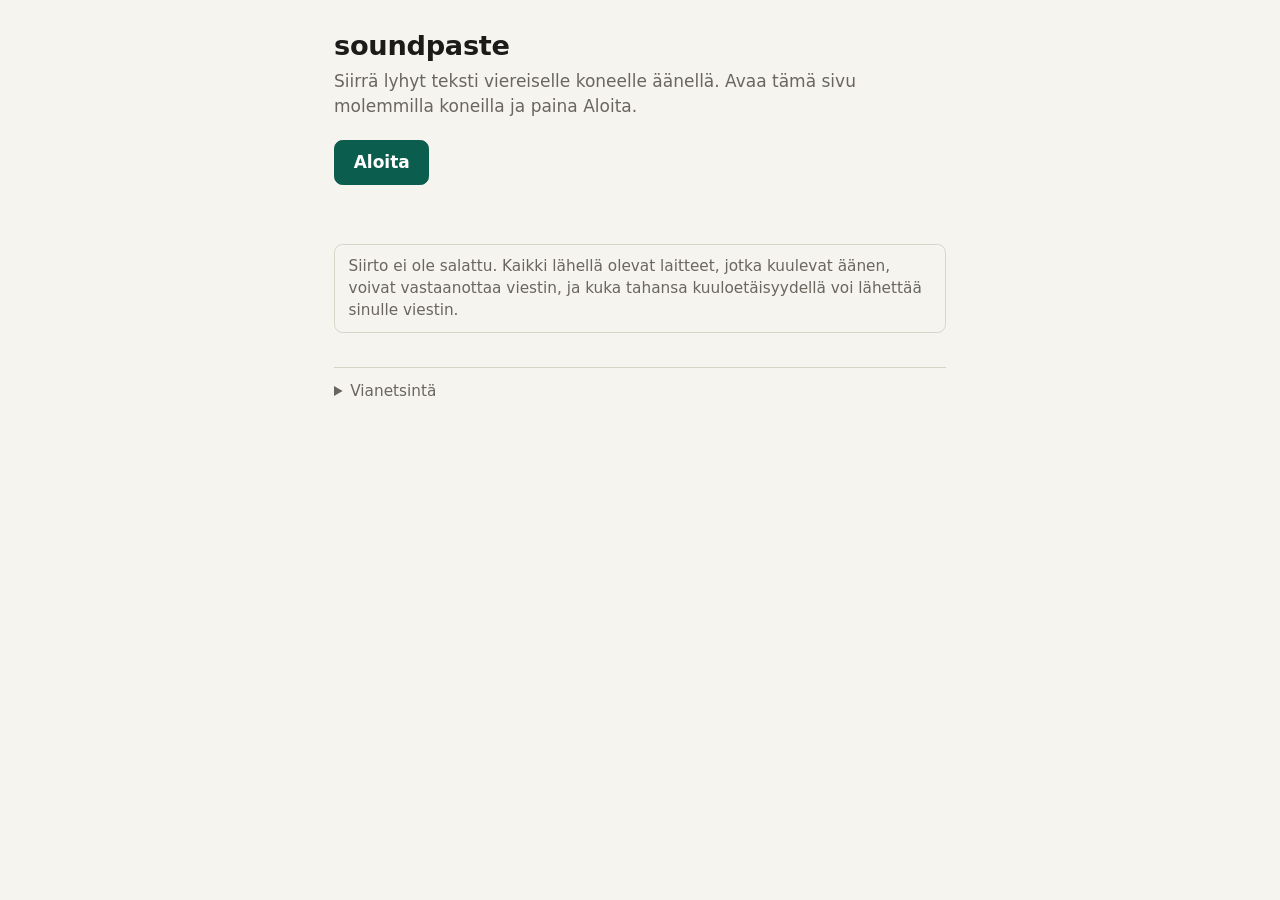
==== web/index.html @ 628a38a8 "Vaiheet 6-8: wasm-kääre, verkkosivu, kehityspalvelin, testiasema ja README Selainversio ilman wasm-b" ====
<!doctype html>
<html lang="fi">
<head>
<meta charset="utf-8">
<meta name="viewport" content="width=device-width, initial-scale=1">
<!-- Sivu ei ota yhteyttä mihinkään: kaikki ladataan samasta hakemistosta. -->
<meta http-equiv="Content-Security-Policy" content="default-src 'none'; script-src 'self' 'wasm-unsafe-eval'; style-src 'self'; connect-src 'self'; img-src 'self' data:; media-src 'self'; base-uri 'none'; form-action 'none'">
<meta name="referrer" content="no-referrer">
<title>soundpaste</title>
<link rel="stylesheet" href="./style.css">
</head>
<body>
<main>
  <header>
    <h1>soundpaste</h1>
    <p class="lead">Siirrä lyhyt teksti viereiselle koneelle äänellä. Avaa tämä sivu molemmilla koneilla ja paina Aloita.</p>
  </header>

  <section id="start-section" aria-labelledby="start-title">
    <h2 id="start-title" class="visually-hidden">Käyttöönotto</h2>
    <button id="start" class="primary" type="button">Aloita</button>
    <p id="start-status" class="status" role="status"></p>
  </section>

  <p id="hidden-warning" class="notice warning" hidden>Välilehti on taustalla. Vastaanotto jatkuu, mutta näkymä päivittyy hitaasti. Pidä välilehti näkyvissä siirron ajan.</p>

  <section id="meter-section" aria-labelledby="meter-title" hidden>
    <h2 id="meter-title">Mikrofoni</h2>
    <div class="meter" role="meter" aria-label="Mikrofonin signaalitaso" aria-valuemin="-80" aria-valuemax="0" aria-valuenow="-80" id="meter">
      <div class="meter-bar" id="meter-bar"></div>
      <div class="meter-peak" id="meter-peak"></div>
    </div>
    <p class="meter-text"><span id="meter-db">–</span> <span id="meter-hint"></span></p>
  </section>

  <section id="send-section" aria-labelledby="send-title" hidden>
    <h2 id="send-title">Lähetä</h2>
    <label for="text" class="visually-hidden">Lähetettävä teksti</label>
    <textarea id="text" rows="3" spellcheck="false" autocomplete="off" placeholder="Linkki, salasana tai muu lyhyt teksti"></textarea>
    <p class="row small">
      <span id="count">0 / 512 tavua</span>
      <span id="estimate"></span>
    </p>
    <p id="too-long" class="notice error" hidden></p>
    <p class="row">
      <button id="send" class="primary" type="button" disabled>Lähetä</button>
      <button id="cancel" type="button" hidden>Peruuta</button>
    </p>
    <p id="tx-status" class="status" role="status" aria-live="polite"></p>
    <p id="tx-advice" class="notice error" hidden></p>
  </section>

  <section id="receive-section" aria-labelledby="receive-title" hidden>
    <h2 id="receive-title">Vastaanotettu</h2>
    <p id="rx-status" class="status" role="status" aria-live="polite">Kuunnellaan…</p>
    <progress id="rx-progress" max="1" value="0" hidden></progress>
    <pre id="received" hidden></pre>
    <p class="row">
      <button id="copy" type="button" hidden>Kopioi</button>
      <span id="copy-status" class="small" role="status"></span>
    </p>
  </section>

  <p class="notice">Siirto ei ole salattu. Kaikki lähellä olevat laitteet, jotka kuulevat äänen, voivat vastaanottaa viestin, ja kuka tahansa kuuloetäisyydellä voi lähettää sinulle viestin.</p>

  <details id="debug">
    <summary>Vianetsintä</summary>
    <p id="stats" class="small"></p>
    <p class="row">
      <button id="download" type="button" disabled>Lataa mikrofoniäänite (WAV)</button>
      <button id="clear-log" type="button">Tyhjennä loki</button>
    </p>
    <p class="small">Äänitteessä on viimeiset 45 sekuntia mikrofonista. Se pysyy tällä koneella, ellei sitä itse lataa ja jaa.</p>
    <pre id="log" aria-label="Tapahtumaloki"></pre>
  </details>
</main>
<script src="./app.js"></script>
</body>
</html>
---- web/style.css ----
:root {
  --bg: #f6f4ef;
  --fg: #1c1b19;
  --muted: #6a665e;
  --line: #d9d4c8;
  --panel: #fffdf8;
  --accent: #0b5d4e;
  --accent-fg: #ffffff;
  --warn-bg: #fff3cd;
  --warn-fg: #5c4400;
  --err-bg: #fde2e0;
  --err-fg: #7a1410;
  --ok: #0b5d4e;
  --meter: #0b5d4e;
  --meter-hot: #b3261e;
}
@media (prefers-color-scheme: dark) {
  :root {
    --bg: #151614;
    --fg: #ecebe6;
    --muted: #a09c92;
    --line: #34352f;
    --panel: #1d1e1b;
    --accent: #6fd3bd;
    --accent-fg: #0c1a17;
    --warn-bg: #3d3310;
    --warn-fg: #f3dc8f;
    --err-bg: #47191a;
    --err-fg: #ffb4ab;
    --ok: #6fd3bd;
    --meter: #6fd3bd;
    --meter-hot: #ff8a80;
  }
}
* { box-sizing: border-box; }
html { font-size: 17px; }
body {
  margin: 0;
  background: var(--bg);
  color: var(--fg);
  font-family: system-ui, -apple-system, "Segoe UI", Roboto, sans-serif;
  line-height: 1.45;
}
main {
  max-width: 38rem;
  margin: 0 auto;
  padding: 1.5rem 1rem 4rem;
}
h1 { font-size: 1.6rem; margin: 0 0 0.25rem; letter-spacing: -0.01em; }
h2 { font-size: 0.8rem; text-transform: uppercase; letter-spacing: 0.08em; color: var(--muted); margin: 0 0 0.5rem; font-weight: 600; }
.lead { margin: 0 0 1.25rem; color: var(--muted); }
section { margin: 0 0 1.5rem; }
.visually-hidden { position: absolute; width: 1px; height: 1px; overflow: hidden; clip: rect(0 0 0 0); white-space: nowrap; }
[hidden] { display: none !important; }

button {
  font: inherit;
  padding: 0.55rem 1.1rem;
  border-radius: 0.5rem;
  border: 1px solid var(--line);
  background: var(--panel);
  color: var(--fg);
  cursor: pointer;
}
button.primary { background: var(--accent); border-color: var(--accent); color: var(--accent-fg); font-weight: 600; }
button:disabled { opacity: 0.45; cursor: not-allowed; }
button:focus-visible, textarea:focus-visible, summary:focus-visible { outline: 3px solid var(--accent); outline-offset: 2px; }

textarea {
  display: block;
  width: 100%;
  font: inherit;
  font-family: ui-monospace, SFMono-Regular, Menlo, Consolas, monospace;
  font-size: 0.95rem;
  padding: 0.6rem 0.7rem;
  border: 1px solid var(--line);
  border-radius: 0.5rem;
  background: var(--panel);
  color: var(--fg);
  resize: vertical;
}
.row { display: flex; flex-wrap: wrap; gap: 0.6rem; align-items: center; margin: 0.5rem 0; }
.small { font-size: 0.85rem; color: var(--muted); }
.row.small { justify-content: space-between; margin: 0.3rem 0 0.6rem; }
.status { margin: 0.5rem 0; min-height: 1.45em; }
.status.ok { color: var(--ok); font-weight: 600; }
.notice { padding: 0.6rem 0.8rem; border-radius: 0.5rem; border: 1px solid var(--line); font-size: 0.9rem; color: var(--muted); margin: 0.75rem 0; }
.notice.warning { background: var(--warn-bg); color: var(--warn-fg); border-color: transparent; }
.notice.error { background: var(--err-bg); color: var(--err-fg); border-color: transparent; }

.meter { position: relative; height: 0.9rem; background: var(--panel); border: 1px solid var(--line); border-radius: 0.45rem; overflow: hidden; }
.meter-bar { position: absolute; inset: 0 auto 0 0; width: 0%; background: var(--meter); transition: width 60ms linear; }
.meter-bar.hot { background: var(--meter-hot); }
.meter-peak { position: absolute; top: 0; bottom: 0; width: 2px; left: 0%; background: var(--fg); opacity: 0.6; }
.meter-text { margin: 0.35rem 0 0; font-size: 0.85rem; color: var(--muted); font-variant-numeric: tabular-nums; }

progress { display: block; width: 100%; height: 0.6rem; accent-color: var(--accent); }
pre {
  font-family: ui-monospace, SFMono-Regular, Menlo, Consolas, monospace;
  font-size: 0.9rem;
  white-space: pre-wrap;
  overflow-wrap: anywhere;
  margin: 0.5rem 0;
}
#received { padding: 0.7rem 0.8rem; background: var(--panel); border: 1px solid var(--line); border-radius: 0.5rem; }
details { margin-top: 2rem; border-top: 1px solid var(--line); padding-top: 0.75rem; }
summary { cursor: pointer; color: var(--muted); font-size: 0.9rem; }
#log { font-size: 0.75rem; max-height: 22rem; overflow: auto; color: var(--muted); }
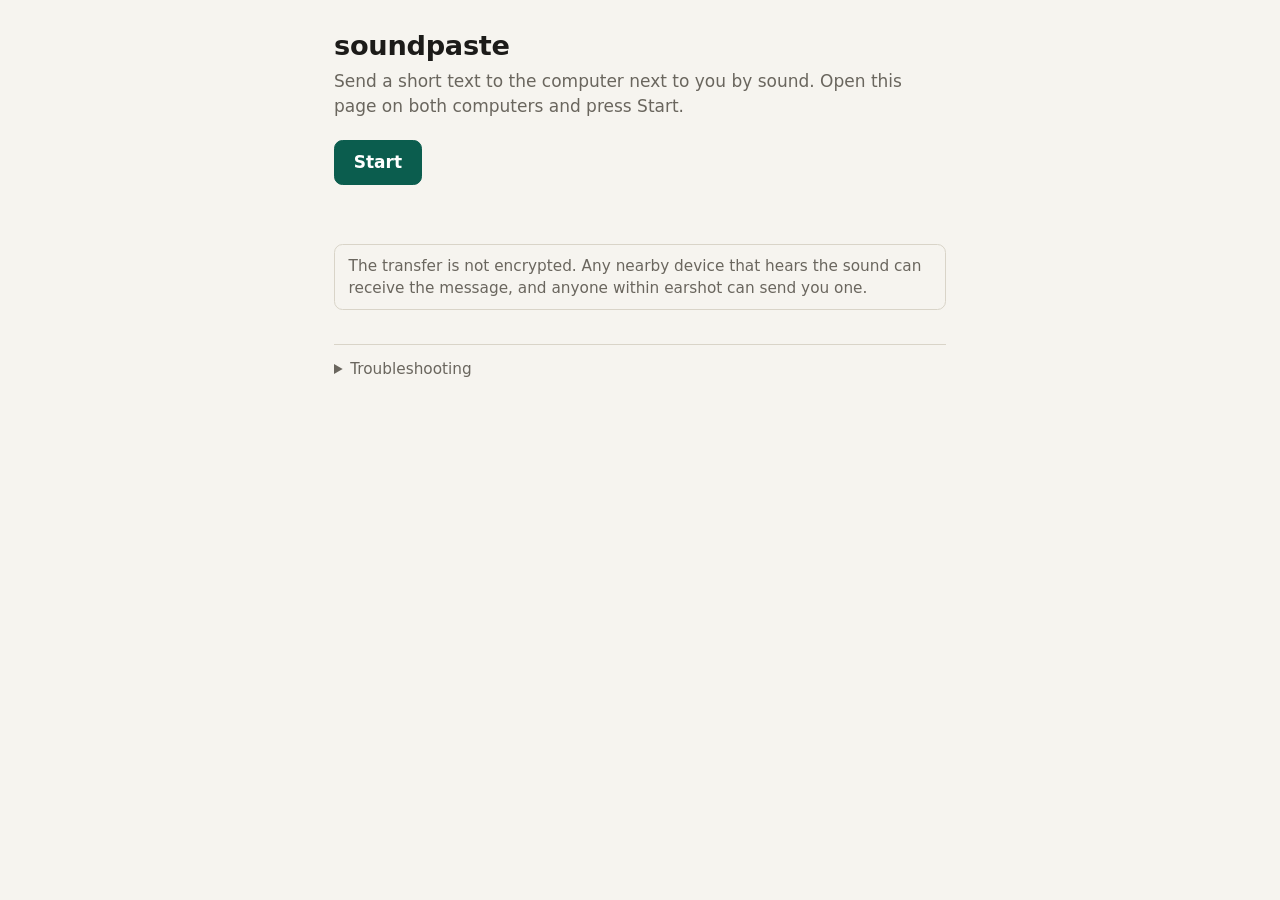
==== commit 9bbeccfc: "Translate the project to English Comments, CLI output, web UI and docs are now in English. Channel p" ====
--- a/web/index.html
+++ b/web/index.html
@@ -1,9 +1,9 @@
 <!doctype html>
-<html lang="fi">
+<html lang="en">
 <head>
 <meta charset="utf-8">
 <meta name="viewport" content="width=device-width, initial-scale=1">
-<!-- Sivu ei ota yhteyttä mihinkään: kaikki ladataan samasta hakemistosta. -->
+<!-- The page contacts nothing: everything is loaded from the same directory. -->
 <meta http-equiv="Content-Security-Policy" content="default-src 'none'; script-src 'self' 'wasm-unsafe-eval'; style-src 'self'; connect-src 'self'; img-src 'self' data:; media-src 'self'; base-uri 'none'; form-action 'none'">
 <meta name="referrer" content="no-referrer">
 <title>soundpaste</title>
@@ -13,20 +13,20 @@
 <main>
   <header>
     <h1>soundpaste</h1>
-    <p class="lead">Siirrä lyhyt teksti viereiselle koneelle äänellä. Avaa tämä sivu molemmilla koneilla ja paina Aloita.</p>
+    <p class="lead">Send a short text to the computer next to you by sound. Open this page on both computers and press Start.</p>
   </header>
 
   <section id="start-section" aria-labelledby="start-title">
-    <h2 id="start-title" class="visually-hidden">Käyttöönotto</h2>
-    <button id="start" class="primary" type="button">Aloita</button>
+    <h2 id="start-title" class="visually-hidden">Setup</h2>
+    <button id="start" class="primary" type="button">Start</button>
     <p id="start-status" class="status" role="status"></p>
   </section>
 
-  <p id="hidden-warning" class="notice warning" hidden>Välilehti on taustalla. Vastaanotto jatkuu, mutta näkymä päivittyy hitaasti. Pidä välilehti näkyvissä siirron ajan.</p>
+  <p id="hidden-warning" class="notice warning" hidden>This tab is in the background. Receiving continues, but the view updates slowly. Keep the tab visible during a transfer.</p>
 
   <section id="meter-section" aria-labelledby="meter-title" hidden>
-    <h2 id="meter-title">Mikrofoni</h2>
-    <div class="meter" role="meter" aria-label="Mikrofonin signaalitaso" aria-valuemin="-80" aria-valuemax="0" aria-valuenow="-80" id="meter">
+    <h2 id="meter-title">Microphone</h2>
+    <div class="meter" role="meter" aria-label="Microphone signal level" aria-valuemin="-80" aria-valuemax="0" aria-valuenow="-80" id="meter">
       <div class="meter-bar" id="meter-bar"></div>
       <div class="meter-peak" id="meter-peak"></div>
     </div>
@@ -34,44 +34,44 @@
   </section>
 
   <section id="send-section" aria-labelledby="send-title" hidden>
-    <h2 id="send-title">Lähetä</h2>
-    <label for="text" class="visually-hidden">Lähetettävä teksti</label>
-    <textarea id="text" rows="3" spellcheck="false" autocomplete="off" placeholder="Linkki, salasana tai muu lyhyt teksti"></textarea>
+    <h2 id="send-title">Send</h2>
+    <label for="text" class="visually-hidden">Text to send</label>
+    <textarea id="text" rows="3" spellcheck="false" autocomplete="off" placeholder="A link, a password or other short text"></textarea>
     <p class="row small">
-      <span id="count">0 / 512 tavua</span>
+      <span id="count">0 / 512 bytes</span>
       <span id="estimate"></span>
     </p>
     <p id="too-long" class="notice error" hidden></p>
     <p class="row">
-      <button id="send" class="primary" type="button" disabled>Lähetä</button>
-      <button id="cancel" type="button" hidden>Peruuta</button>
+      <button id="send" class="primary" type="button" disabled>Send</button>
+      <button id="cancel" type="button" hidden>Cancel</button>
     </p>
     <p id="tx-status" class="status" role="status" aria-live="polite"></p>
     <p id="tx-advice" class="notice error" hidden></p>
   </section>
 
   <section id="receive-section" aria-labelledby="receive-title" hidden>
-    <h2 id="receive-title">Vastaanotettu</h2>
-    <p id="rx-status" class="status" role="status" aria-live="polite">Kuunnellaan…</p>
+    <h2 id="receive-title">Received</h2>
+    <p id="rx-status" class="status" role="status" aria-live="polite">Listening…</p>
     <progress id="rx-progress" max="1" value="0" hidden></progress>
     <pre id="received" hidden></pre>
     <p class="row">
-      <button id="copy" type="button" hidden>Kopioi</button>
+      <button id="copy" type="button" hidden>Copy</button>
       <span id="copy-status" class="small" role="status"></span>
     </p>
   </section>
 
-  <p class="notice">Siirto ei ole salattu. Kaikki lähellä olevat laitteet, jotka kuulevat äänen, voivat vastaanottaa viestin, ja kuka tahansa kuuloetäisyydellä voi lähettää sinulle viestin.</p>
+  <p class="notice">The transfer is not encrypted. Any nearby device that hears the sound can receive the message, and anyone within earshot can send you one.</p>
 
   <details id="debug">
-    <summary>Vianetsintä</summary>
+    <summary>Troubleshooting</summary>
     <p id="stats" class="small"></p>
     <p class="row">
-      <button id="download" type="button" disabled>Lataa mikrofoniäänite (WAV)</button>
-      <button id="clear-log" type="button">Tyhjennä loki</button>
+      <button id="download" type="button" disabled>Download microphone recording (WAV)</button>
+      <button id="clear-log" type="button">Clear log</button>
     </p>
-    <p class="small">Äänitteessä on viimeiset 45 sekuntia mikrofonista. Se pysyy tällä koneella, ellei sitä itse lataa ja jaa.</p>
-    <pre id="log" aria-label="Tapahtumaloki"></pre>
+    <p class="small">The recording holds the last 45 seconds from the microphone. It stays on this computer unless you download and share it yourself.</p>
+    <pre id="log" aria-label="Event log"></pre>
   </details>
 </main>
 <script src="./app.js"></script>
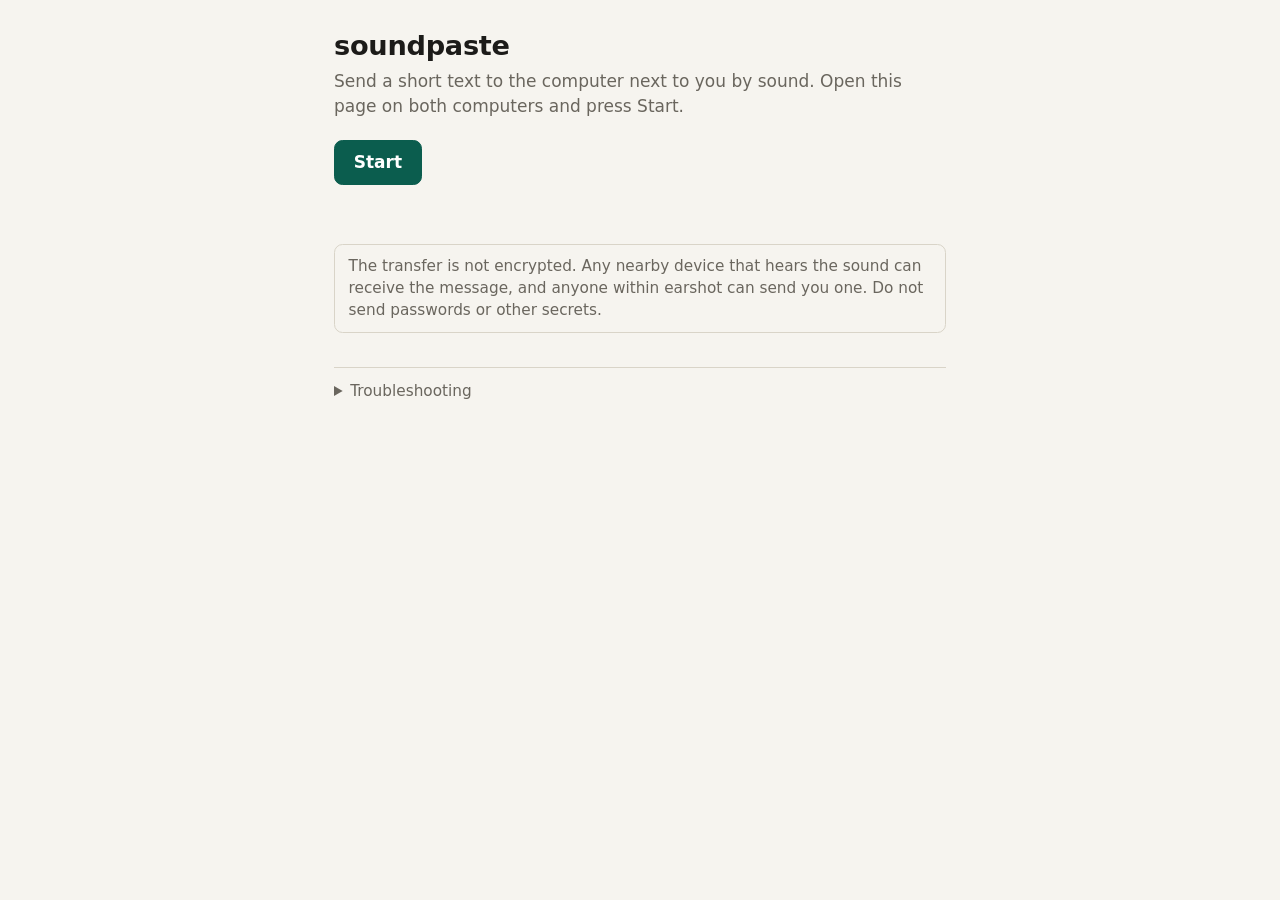
==== commit b5583873: "Do not suggest sending passwords: the transfer is not encrypted Co-Authored-By: Claude Fable 5.2 <no" ====
--- a/web/index.html
+++ b/web/index.html
@@ -36,7 +36,7 @@
   <section id="send-section" aria-labelledby="send-title" hidden>
     <h2 id="send-title">Send</h2>
     <label for="text" class="visually-hidden">Text to send</label>
-    <textarea id="text" rows="3" spellcheck="false" autocomplete="off" placeholder="A link, a password or other short text"></textarea>
+    <textarea id="text" rows="3" spellcheck="false" autocomplete="off" placeholder="A link, a note or other short text"></textarea>
     <p class="row small">
       <span id="count">0 / 512 bytes</span>
       <span id="estimate"></span>
@@ -61,7 +61,7 @@
     </p>
   </section>
 
-  <p class="notice">The transfer is not encrypted. Any nearby device that hears the sound can receive the message, and anyone within earshot can send you one.</p>
+  <p class="notice">The transfer is not encrypted. Any nearby device that hears the sound can receive the message, and anyone within earshot can send you one. Do not send passwords or other secrets.</p>
 
   <details id="debug">
     <summary>Troubleshooting</summary>
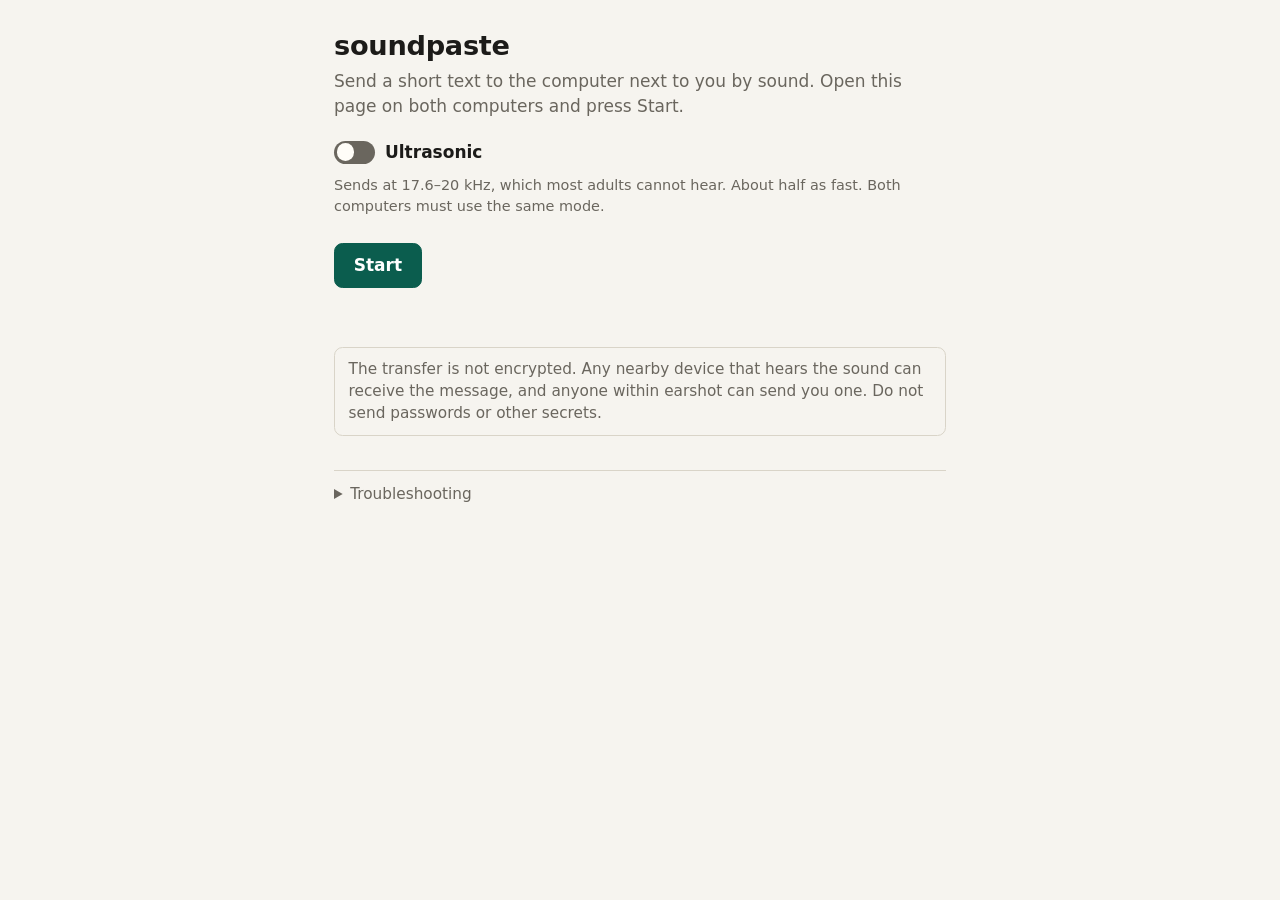
==== commit a9430c7d: "Ultrasonic mode (17.6-20 kHz) with a switch on the page New MFSK preset v1-us: the v1 waveform on 17" ====
--- a/web/index.html
+++ b/web/index.html
@@ -15,6 +15,15 @@
     <h1>soundpaste</h1>
     <p class="lead">Send a short text to the computer next to you by sound. Open this page on both computers and press Start.</p>
   </header>
+
+  <section id="mode-section" aria-labelledby="mode-title">
+    <h2 id="mode-title" class="visually-hidden">Mode</h2>
+    <label class="switch">
+      <input type="checkbox" id="ultrasonic" role="switch" aria-describedby="mode-hint">
+      <span>Ultrasonic</span>
+    </label>
+    <p id="mode-hint" class="small">Sends at 17.6–20 kHz, which most adults cannot hear. About half as fast. Both computers must use the same mode.</p>
+  </section>
 
   <section id="start-section" aria-labelledby="start-title">
     <h2 id="start-title" class="visually-hidden">Setup</h2>
--- a/web/style.css
+++ b/web/style.css
@@ -88,6 +88,36 @@
 .notice.warning { background: var(--warn-bg); color: var(--warn-fg); border-color: transparent; }
 .notice.error { background: var(--err-bg); color: var(--err-fg); border-color: transparent; }
 
+.switch { display: inline-flex; align-items: center; gap: 0.6rem; cursor: pointer; font-weight: 600; }
+.switch input {
+  appearance: none;
+  flex: none;
+  position: relative;
+  width: 2.4rem;
+  height: 1.35rem;
+  margin: 0;
+  border-radius: 1rem;
+  background: var(--muted);
+  cursor: pointer;
+  transition: background 120ms;
+}
+.switch input::after {
+  content: "";
+  position: absolute;
+  top: 0.15rem;
+  left: 0.15rem;
+  width: 1.05rem;
+  height: 1.05rem;
+  border-radius: 50%;
+  background: var(--panel);
+  transition: transform 120ms;
+}
+.switch input:checked { background: var(--accent); }
+.switch input:checked::after { transform: translateX(1.05rem); }
+.switch input:disabled { opacity: 0.45; cursor: not-allowed; }
+.switch input:focus-visible { outline: 3px solid var(--accent); outline-offset: 2px; }
+#mode-hint { margin: 0.3rem 0 0; }
+
 .meter { position: relative; height: 0.9rem; background: var(--panel); border: 1px solid var(--line); border-radius: 0.45rem; overflow: hidden; }
 .meter-bar { position: absolute; inset: 0 auto 0 0; width: 0%; background: var(--meter); transition: width 60ms linear; }
 .meter-bar.hot { background: var(--meter-hot); }
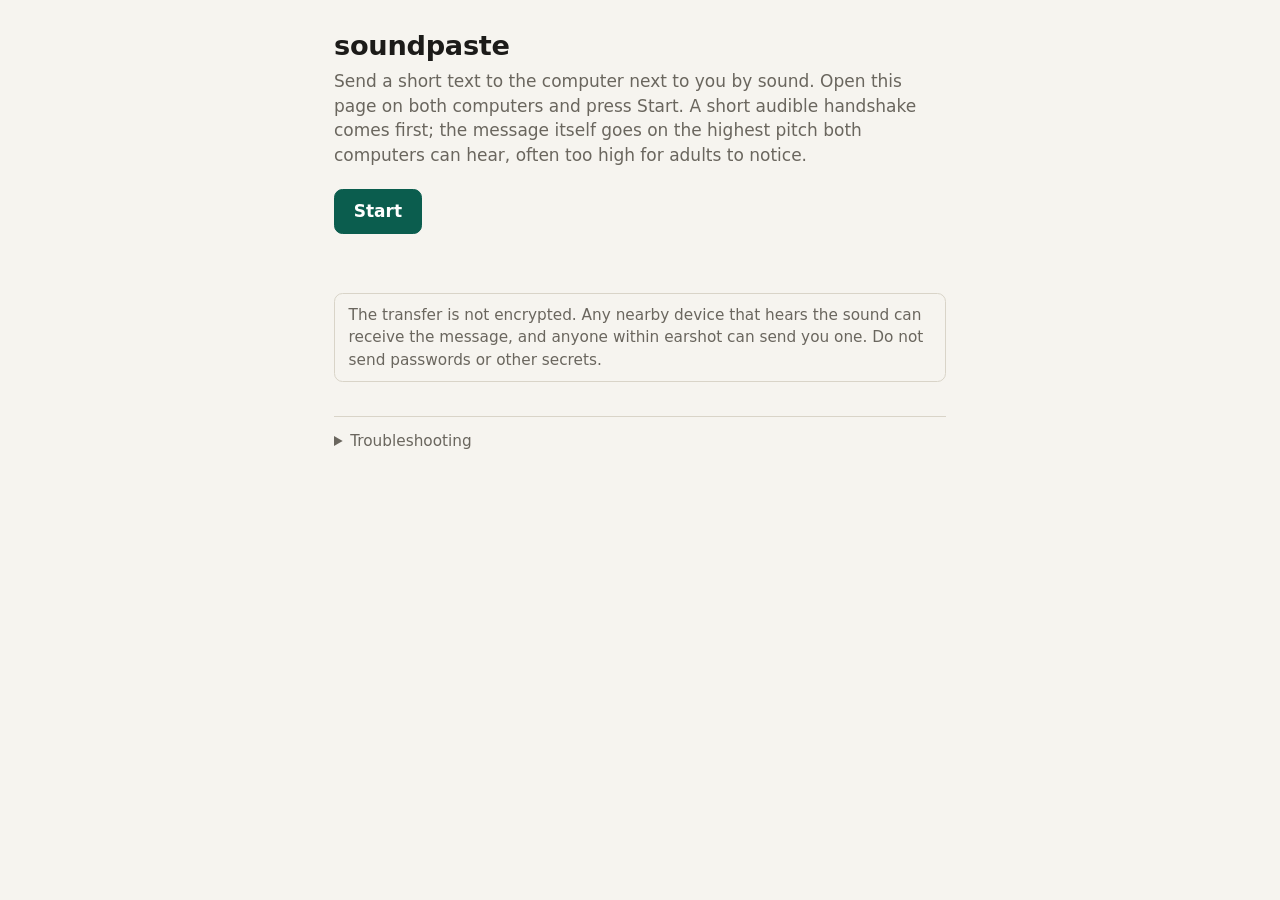
==== commit a1e99df8: "Band ladder: negotiate in the normal band, send on the highest band that works Every station listens" ====
--- a/web/index.html
+++ b/web/index.html
@@ -13,17 +13,8 @@
 <main>
   <header>
     <h1>soundpaste</h1>
-    <p class="lead">Send a short text to the computer next to you by sound. Open this page on both computers and press Start.</p>
+    <p class="lead">Send a short text to the computer next to you by sound. Open this page on both computers and press Start. A short audible handshake comes first; the message itself goes on the highest pitch both computers can hear, often too high for adults to notice.</p>
   </header>
-
-  <section id="mode-section" aria-labelledby="mode-title">
-    <h2 id="mode-title" class="visually-hidden">Mode</h2>
-    <label class="switch">
-      <input type="checkbox" id="ultrasonic" role="switch" aria-describedby="mode-hint">
-      <span>Ultrasonic</span>
-    </label>
-    <p id="mode-hint" class="small">Sends at 17.6–20 kHz, which most adults cannot hear. About half as fast. Both computers must use the same mode.</p>
-  </section>
 
   <section id="start-section" aria-labelledby="start-title">
     <h2 id="start-title" class="visually-hidden">Setup</h2>
--- a/web/style.css
+++ b/web/style.css
@@ -88,36 +88,6 @@
 .notice.warning { background: var(--warn-bg); color: var(--warn-fg); border-color: transparent; }
 .notice.error { background: var(--err-bg); color: var(--err-fg); border-color: transparent; }
 
-.switch { display: inline-flex; align-items: center; gap: 0.6rem; cursor: pointer; font-weight: 600; }
-.switch input {
-  appearance: none;
-  flex: none;
-  position: relative;
-  width: 2.4rem;
-  height: 1.35rem;
-  margin: 0;
-  border-radius: 1rem;
-  background: var(--muted);
-  cursor: pointer;
-  transition: background 120ms;
-}
-.switch input::after {
-  content: "";
-  position: absolute;
-  top: 0.15rem;
-  left: 0.15rem;
-  width: 1.05rem;
-  height: 1.05rem;
-  border-radius: 50%;
-  background: var(--panel);
-  transition: transform 120ms;
-}
-.switch input:checked { background: var(--accent); }
-.switch input:checked::after { transform: translateX(1.05rem); }
-.switch input:disabled { opacity: 0.45; cursor: not-allowed; }
-.switch input:focus-visible { outline: 3px solid var(--accent); outline-offset: 2px; }
-#mode-hint { margin: 0.3rem 0 0; }
-
 .meter { position: relative; height: 0.9rem; background: var(--panel); border: 1px solid var(--line); border-radius: 0.45rem; overflow: hidden; }
 .meter-bar { position: absolute; inset: 0 auto 0 0; width: 0%; background: var(--meter); transition: width 60ms linear; }
 .meter-bar.hot { background: var(--meter-hot); }
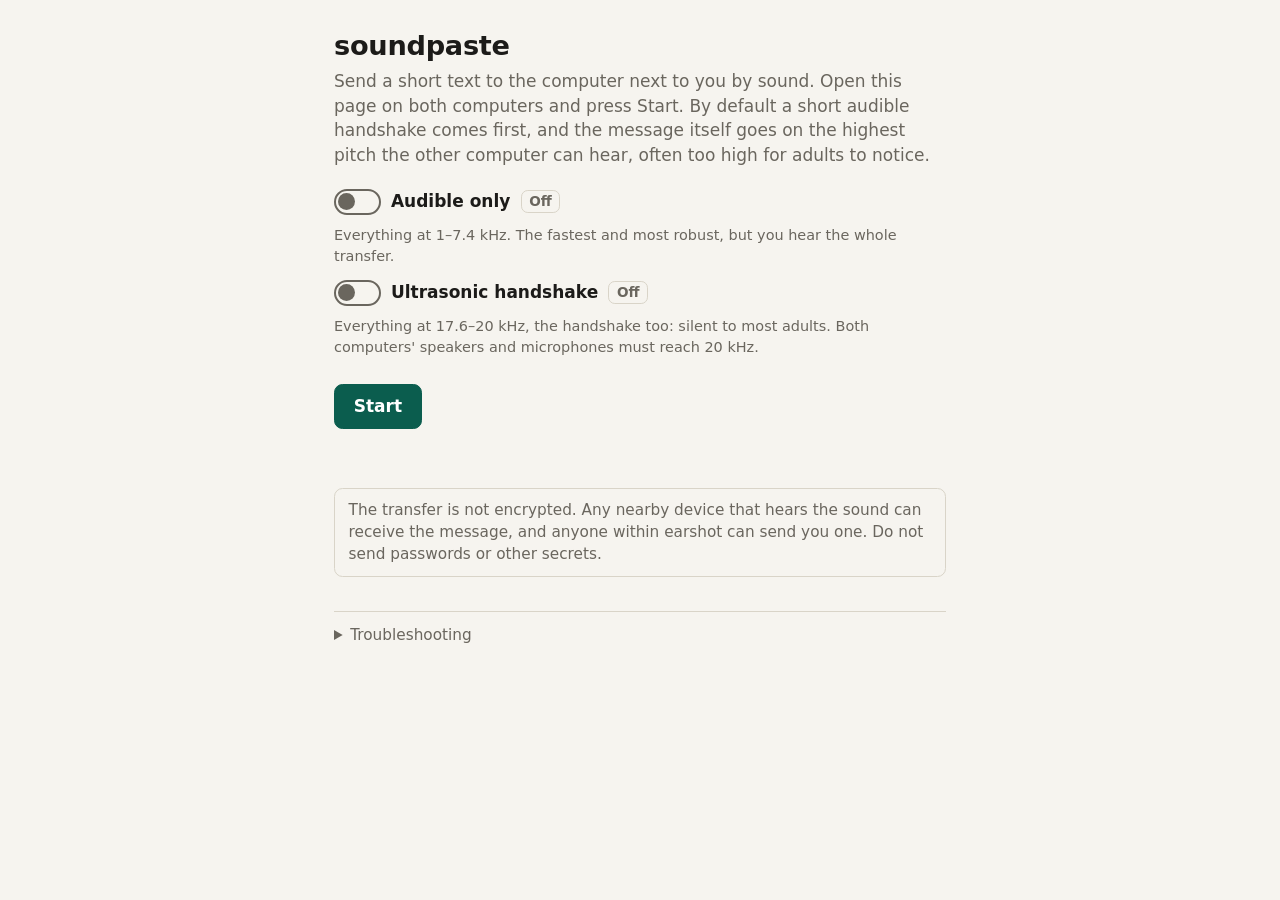
==== commit 783e3dba: "Page: switches for audible only and for an ultrasonic handshake Audible only runs the station on the" ====
--- a/web/index.html
+++ b/web/index.html
@@ -13,8 +13,28 @@
 <main>
   <header>
     <h1>soundpaste</h1>
-    <p class="lead">Send a short text to the computer next to you by sound. Open this page on both computers and press Start. A short audible handshake comes first; the message itself goes on the highest pitch both computers can hear, often too high for adults to notice.</p>
+    <p class="lead">Send a short text to the computer next to you by sound. Open this page on both computers and press Start. By default a short audible handshake comes first, and the message itself goes on the highest pitch the other computer can hear, often too high for adults to notice.</p>
   </header>
+
+  <section id="mode-section" aria-labelledby="mode-title">
+    <h2 id="mode-title" class="visually-hidden">Frequencies</h2>
+    <div class="mode-row">
+      <label class="switch">
+        <input type="checkbox" id="mode-audible" role="switch" aria-describedby="mode-audible-hint">
+        <span>Audible only</span>
+        <span class="state" aria-hidden="true"></span>
+      </label>
+      <p id="mode-audible-hint" class="small">Everything at 1–7.4 kHz. The fastest and most robust, but you hear the whole transfer.</p>
+    </div>
+    <div class="mode-row">
+      <label class="switch">
+        <input type="checkbox" id="mode-ultrasonic" role="switch" aria-describedby="mode-ultrasonic-hint">
+        <span>Ultrasonic handshake</span>
+        <span class="state" aria-hidden="true"></span>
+      </label>
+      <p id="mode-ultrasonic-hint" class="small">Everything at 17.6–20 kHz, the handshake too: silent to most adults. Both computers' speakers and microphones must reach 20 kHz.</p>
+    </div>
+  </section>
 
   <section id="start-section" aria-labelledby="start-title">
     <h2 id="start-title" class="visually-hidden">Setup</h2>
--- a/web/style.css
+++ b/web/style.css
@@ -88,6 +88,58 @@
 .notice.warning { background: var(--warn-bg); color: var(--warn-fg); border-color: transparent; }
 .notice.error { background: var(--err-bg); color: var(--err-fg); border-color: transparent; }
 
+.switch { display: inline-flex; align-items: center; gap: 0.6rem; cursor: pointer; font-weight: 600; }
+/* Off: a hollow track with the knob on the left. On: a filled track, the knob on the right
+   with a check mark. The On/Off word repeats the state in text (screen readers get it
+   from role="switch"). */
+.switch input {
+  appearance: none;
+  flex: none;
+  position: relative;
+  width: 2.75rem;
+  height: 1.5rem;
+  margin: 0;
+  border-radius: 1rem;
+  border: 2px solid var(--muted);
+  background: transparent;
+  cursor: pointer;
+  transition: background 120ms, border-color 120ms;
+}
+.switch input::after {
+  content: "";
+  position: absolute;
+  top: 0.125rem;
+  left: 0.125rem;
+  width: 1rem;
+  height: 1rem;
+  border-radius: 50%;
+  background: var(--muted);
+  color: var(--accent);
+  font-size: 0.7rem;
+  font-weight: 700;
+  line-height: 1rem;
+  text-align: center;
+  transition: transform 120ms, background 120ms;
+}
+.switch input:checked { background: var(--accent); border-color: var(--accent); }
+.switch input:checked::after { content: "✓"; background: var(--accent-fg); transform: translateX(1.25rem); }
+.switch input:disabled { opacity: 0.45; cursor: not-allowed; }
+.switch input:focus-visible { outline: 3px solid var(--accent); outline-offset: 2px; }
+.switch .state {
+  min-width: 2.2rem;
+  padding: 0.05rem 0.45rem;
+  border-radius: 0.4rem;
+  font-size: 0.8rem;
+  text-align: center;
+  color: var(--muted);
+  border: 1px solid var(--line);
+}
+.switch .state::before { content: "Off"; }
+.switch input:checked ~ .state { color: var(--accent-fg); background: var(--accent); border-color: var(--accent); }
+.switch input:checked ~ .state::before { content: "On"; }
+.mode-row { margin: 0 0 0.75rem; }
+.mode-row p { margin: 0.25rem 0 0; }
+
 .meter { position: relative; height: 0.9rem; background: var(--panel); border: 1px solid var(--line); border-radius: 0.45rem; overflow: hidden; }
 .meter-bar { position: absolute; inset: 0 auto 0 0; width: 0%; background: var(--meter); transition: width 60ms linear; }
 .meter-bar.hot { background: var(--meter-hot); }
